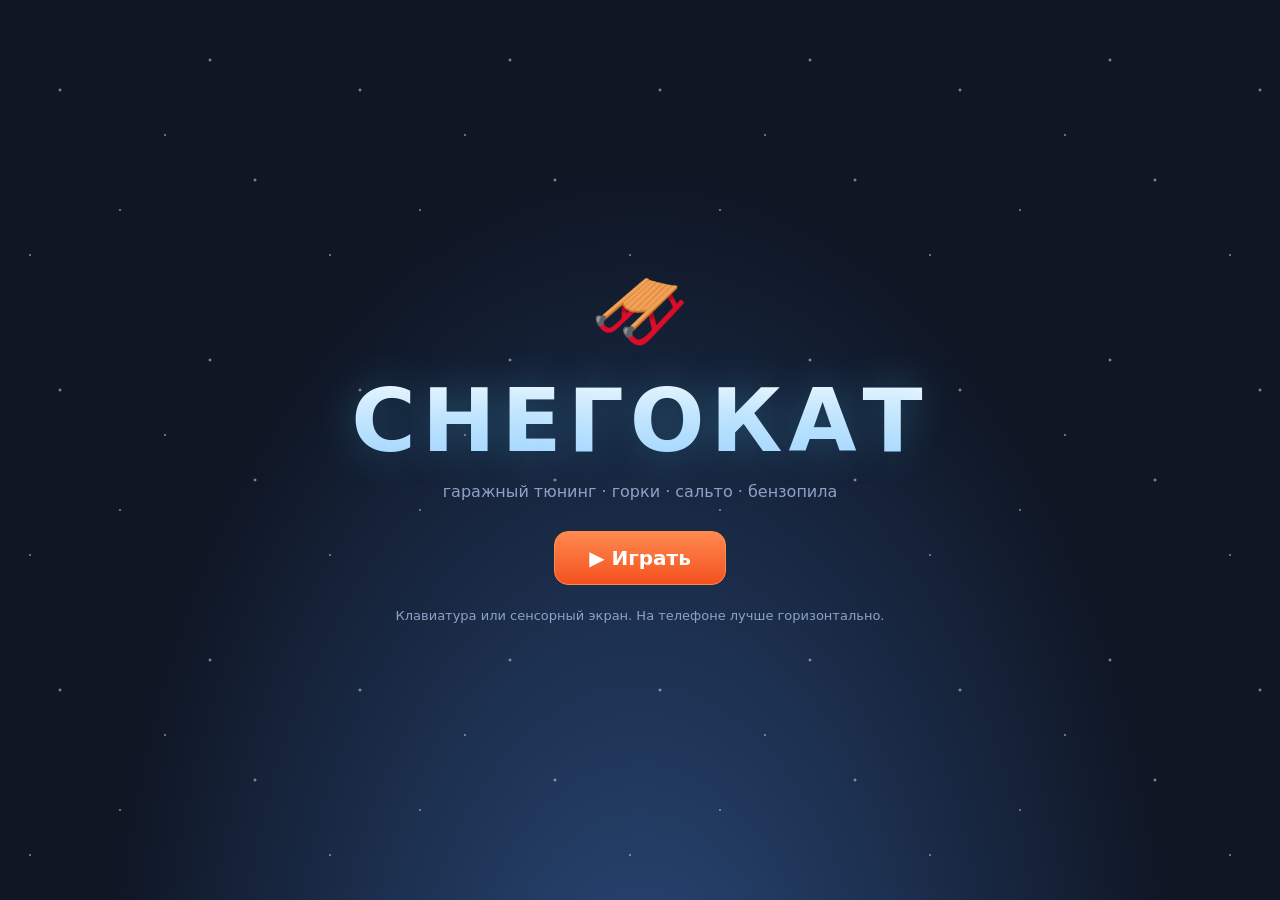
==== index.html @ 704a2cdb "Игра «Снегокат»: горка с трюками, стройка лопатой, пайка электроники, мотор из бензопилы, сохранение" ====
<!DOCTYPE html>
<html lang="ru">
<head>
<meta charset="UTF-8">
<meta name="viewport" content="width=device-width,initial-scale=1,maximum-scale=1,user-scalable=no">
<meta name="theme-color" content="#0f1624">
<title>Снегокат: гаражный тюнинг</title>
<link rel="stylesheet" href="css/style.css">
</head>
<body>
<div id="app">

  <!-- Титульный экран -->
  <section id="scr-title" class="screen active">
    <div class="title-snow"></div>
    <div class="title-box">
      <div class="title-icon">🛷</div>
      <h1>СНЕГОКАТ</h1>
      <p class="sub">гаражный тюнинг · горки · сальто · бензопила</p>
      <button id="t-continue" class="btn big primary">▶ Играть</button>
      <p class="small muted">Клавиатура или сенсорный экран. На телефоне лучше горизонтально.</p>
    </div>
  </section>

  <!-- Гараж -->
  <section id="scr-garage" class="screen">
    <header class="topbar">
      <div class="logo">🛷 <span>Гараж</span></div>
      <div class="coins">🪙 <span id="g-coins">0</span></div>
      <button id="btn-go" class="btn primary">На горку! ▶</button>
    </header>
    <nav id="g-tabs" class="tabs">
      <button data-tab="sled">🛷 Снегокат</button>
      <button data-tab="electro">🔥 Электроника</button>
      <button data-tab="motor">🪚 Мотор</button>
      <button data-tab="shop">🛒 Магазин</button>
      <button data-tab="ach">🏆 Достижения</button>
      <button data-tab="settings">⚙️</button>
    </nav>
    <main id="g-body" class="g-body"></main>
  </section>

  <!-- Горка -->
  <section id="scr-ride" class="screen">
    <canvas id="ride-canvas"></canvas>
    <div class="ride-top">
      <button id="r-garage" class="btn">🏠 Гараж</button>
      <button id="r-build" class="btn">🪏 Стройка</button>
      <button id="r-night" class="btn">🌙 Ночь</button>
      <button id="r-light" class="btn">🔦</button>
      <button id="r-restart" class="btn">↺</button>
    </div>
    <div id="build-bar" class="build-bar hidden">
      <button data-tool="raise">⬆️ Насыпать</button>
      <button data-tool="dig">⬇️ Копать</button>
      <button data-tool="smooth">〰️ Сгладить</button>
      <button data-tool="kicker">📐 Кикер</button>
      <button data-tool="bigkicker">🚀 Большой кикер</button>
      <button data-tool="landing">🛬 Приземлялка</button>
      <button data-tool="ice">🧊 Залить лёд</button>
      <button data-tool="unice">❄️ Убрать лёд</button>
      <span class="snow">❄️ Снег: <b id="b-snow">0</b></span>
      <button id="b-left">◀</button><button id="b-right">▶</button>
      <button id="b-reset" class="danger">Сброс</button>
    </div>
    <div id="touch" class="touch hidden">
      <div class="tl">
        <button data-k="left">⟲</button>
        <button data-k="right">⟳</button>
      </div>
      <div class="tc">
        <button data-k="KeyZ">🦸</button>
        <button data-k="KeyX">🙌</button>
        <button data-k="KeyC">🦵</button>
        <button data-k="KeyV">🤸</button>
        <button data-k="sigL" data-need="turn">◀️</button>
        <button data-k="horn" data-need="horn">📯</button>
        <button data-k="sigR" data-need="turn">▶️</button>
      </div>
      <div class="tr">
        <button data-k="brake" class="sm">тормоз</button>
        <button data-k="gas" data-need="motor" class="sm">газ</button>
        <button data-k="push" class="wide">толчок</button>
      </div>
    </div>
  </section>
</div>

<!-- Мини-игры -->
<div id="mg" class="overlay hidden">
  <div class="mg-win">
    <div class="mg-head"><h2 id="mg-title"></h2><button id="mg-close" class="btn">✕ Выйти</button></div>
    <div class="mg-main">
      <canvas id="mg-canvas" width="800" height="450"></canvas>
      <div id="mg-info" class="mg-info"></div>
    </div>
    <div id="mg-btns" class="mg-btns"></div>
  </div>
</div>

<!-- Модалка -->
<div id="modal" class="overlay hidden">
  <div class="modal-win">
    <h2 id="modal-title"></h2>
    <div id="modal-body"></div>
    <div id="modal-btns" class="modal-btns"></div>
  </div>
</div>
<div id="toasts"></div>

<script src="js/util.js"></script>
<script src="js/data.js"></script>
<script src="js/save.js"></script>
<script src="js/audio.js"></script>
<script src="js/ui.js"></script>
<script src="js/sled.js"></script>
<script src="js/solder.js"></script>
<script src="js/motor.js"></script>
<script src="js/ride.js"></script>
<script src="js/garage.js"></script>
<script src="js/main.js"></script>
</body>
</html>
---- css/style.css ----
:root {
  --bg: #0f1624;
  --panel: #18233a;
  --panel2: #1f2c48;
  --line: #2c3d63;
  --text: #e8f0ff;
  --muted: #8ea2c8;
  --accent: #4fc3f7;
  --hot: #ff7043;
  --good: #69f0ae;
  --bad: #ff5252;
  --gold: #ffd740;
}
* { box-sizing: border-box; }
html, body { margin: 0; height: 100%; background: var(--bg); color: var(--text); font-family: system-ui, -apple-system, "Segoe UI", Roboto, sans-serif; overflow: hidden; }
button { font: inherit; color: inherit; }
.hidden { display: none !important; }
.small { font-size: 13px; }
.muted { color: var(--muted); }

.screen { position: fixed; inset: 0; display: none; }
.screen.active { display: block; }

/* ---------- кнопки */
.btn {
  background: var(--panel2); border: 1px solid var(--line); border-radius: 10px;
  padding: 8px 14px; cursor: pointer; transition: transform .08s, background .15s; white-space: nowrap;
}
.btn:hover:not(:disabled) { background: #29396012; background: #283a60; }
.btn:active:not(:disabled) { transform: scale(.96); }
.btn:disabled { opacity: .45; cursor: not-allowed; }
.btn.primary { background: linear-gradient(180deg, #ff8a50, #f4511e); border-color: #ff8a50; color: #fff; font-weight: 600; }
.btn.primary:hover:not(:disabled) { background: linear-gradient(180deg, #ff9e6b, #ff5722); }
.btn.danger { background: #5c1a1a; border-color: #8e2424; }
.btn.active { background: var(--accent); color: #062033; border-color: var(--accent); font-weight: 600; }
.btn.big { font-size: 20px; padding: 14px 34px; border-radius: 14px; }
.btn.small { padding: 4px 10px; font-size: 13px; }

/* ---------- титул */
#scr-title { background: radial-gradient(ellipse at 50% 120%, #2a4a7a 0%, #0f1624 60%); }
.title-box { position: absolute; inset: 0; display: flex; flex-direction: column; align-items: center; justify-content: center; text-align: center; padding: 16px; gap: 10px; }
.title-icon { font-size: 80px; animation: bob 2s ease-in-out infinite; }
h1 { font-size: clamp(42px, 10vw, 88px); margin: 0; letter-spacing: 6px; background: linear-gradient(180deg, #fff, #9fd3ff); -webkit-background-clip: text; background-clip: text; color: transparent; text-shadow: 0 0 40px rgba(79,195,247,.3); }
.sub { color: var(--muted); margin: 0 0 20px; }
.title-snow { position: absolute; inset: 0; background-image: radial-gradient(2px 2px at 20% 30%, #fff, transparent), radial-gradient(2px 2px at 70% 20%, #fff, transparent), radial-gradient(1.5px 1.5px at 40% 70%, #fff, transparent), radial-gradient(2px 2px at 85% 60%, #fff, transparent), radial-gradient(1.5px 1.5px at 10% 85%, #fff, transparent), radial-gradient(1.5px 1.5px at 55% 45%, #fff, transparent); background-size: 300px 300px; animation: snow 12s linear infinite; opacity: .7; }
@keyframes snow { to { background-position: 60px 300px; } }
@keyframes bob { 50% { transform: translateY(-10px) rotate(-4deg); } }

/* ---------- гараж */
#scr-garage { display: none; flex-direction: column; background: linear-gradient(180deg, #121b2d, #0c1220); }
#scr-garage.active { display: flex; }
.topbar { display: flex; align-items: center; gap: 12px; padding: 10px 16px; background: var(--panel); border-bottom: 1px solid var(--line); }
.logo { font-weight: 800; font-size: 20px; }
.coins { margin-left: auto; font-weight: 700; font-size: 20px; color: var(--gold); background: #0006; padding: 4px 14px; border-radius: 20px; }
.tabs { display: flex; gap: 4px; padding: 8px 12px 0; overflow-x: auto; background: var(--panel); scrollbar-width: none; }
.tabs button { background: transparent; border: 0; border-bottom: 3px solid transparent; padding: 8px 12px; cursor: pointer; color: var(--muted); white-space: nowrap; font-size: 15px; }
.tabs button.active { color: var(--text); border-color: var(--hot); }
.g-body { flex: 1; overflow-y: auto; padding: 14px 16px 40px; }
.card { background: var(--panel); border: 1px solid var(--line); border-radius: 14px; padding: 12px 14px; margin-bottom: 12px; }
.card h3 { margin: 4px 0 8px; font-size: 16px; }
.card.hero { text-align: center; padding: 30px; background: linear-gradient(135deg, #3e1d0e, #18233a); }
.grid2 { display: grid; grid-template-columns: minmax(0, 1.3fr) minmax(0, 1fr); gap: 12px; }
@media (max-width: 860px) { .grid2 { grid-template-columns: 1fr; } }
.preview-card canvas { width: 100%; height: auto; border-radius: 10px; display: block; margin-bottom: 8px; }
.row { display: flex; gap: 8px; align-items: center; margin: 6px 0; }
.wrap { flex-wrap: wrap; }
.chip { background: var(--panel2); border: 1px solid var(--line); border-radius: 20px; padding: 6px 12px; cursor: pointer; font-size: 14px; }
.chip.on { background: #1e4b3a; border-color: var(--good); }
.tag { background: var(--panel2); border-radius: 8px; padding: 3px 8px; font-size: 13px; }
.tag.hot { background: #5a2410; color: #ffab91; }
.swatches { display: flex; gap: 8px; flex-wrap: wrap; margin-bottom: 10px; }
.sw { width: 34px; height: 34px; border-radius: 50%; border: 3px solid #0006; cursor: pointer; }
.sw.sel { border-color: #fff; transform: scale(1.1); }
.bar { height: 10px; background: #0007; border-radius: 6px; overflow: hidden; margin: 6px 0; }
.bar i { display: block; height: 100%; background: linear-gradient(90deg, var(--accent), var(--good)); transition: width .2s; }
.mix { display: flex; gap: 10px; flex-wrap: wrap; align-items: flex-end; margin: 8px 0; }
.mix label { display: flex; flex-direction: column; font-size: 13px; color: var(--muted); gap: 4px; }
.mix input { width: 110px; background: #0b1220; border: 1px solid var(--line); color: var(--text); border-radius: 8px; padding: 6px 8px; font-size: 16px; }

.cards { display: grid; grid-template-columns: repeat(auto-fill, minmax(300px, 1fr)); gap: 12px; }
.proj { display: flex; flex-direction: column; gap: 6px; margin: 0; }
.proj.done { border-color: #2e7d5b; background: linear-gradient(180deg, #17322a, var(--panel)); }
.proj .eff { color: #b3e5fc; }
.diff { font-size: 11px; opacity: .7; }
.parts { display: flex; flex-wrap: wrap; gap: 4px; }
.part { font-size: 12px; padding: 3px 7px; border-radius: 6px; background: #0005; }
.part.ok { color: var(--good); }
.part.no { color: #ff8a80; }
.badge { display: inline-block; background: #1e4b3a; color: var(--good); padding: 4px 10px; border-radius: 8px; font-size: 13px; font-weight: 600; }

.stages { display: flex; flex-direction: column; gap: 8px; }
.stage { display: flex; gap: 12px; align-items: flex-start; background: var(--panel); border: 1px solid var(--line); border-radius: 12px; padding: 10px 12px; }
.stage .num { width: 32px; height: 32px; flex: none; border-radius: 50%; background: var(--panel2); display: grid; place-items: center; font-weight: 700; }
.stage.done { opacity: .65; }
.stage.done .num { background: #2e7d5b; }
.stage.cur { border-color: var(--hot); box-shadow: 0 0 0 1px var(--hot) inset; }
.stage.cur .num { background: var(--hot); }
.stage.locked { opacity: .45; }
.sbody { display: flex; flex-direction: column; gap: 6px; align-items: flex-start; }

.cats { margin-bottom: 10px; }
.items { display: grid; grid-template-columns: repeat(auto-fill, minmax(320px, 1fr)); gap: 8px; }
.item { display: flex; align-items: center; gap: 12px; background: var(--panel); border: 1px solid var(--line); border-radius: 12px; padding: 10px 12px; }
.item .ico { font-size: 30px; width: 40px; text-align: center; }
.item .info { flex: 1; min-width: 0; }
.item .have { color: var(--accent); }
.btn.buy { font-weight: 700; color: var(--gold); }

.stats { display: grid; grid-template-columns: repeat(auto-fill, minmax(140px, 1fr)); gap: 10px; text-align: center; }
.stats b { display: block; font-size: 22px; }
.stats small { color: var(--muted); }
.pad { padding: 4px 4px 0; }
.achs { display: grid; grid-template-columns: repeat(auto-fill, minmax(240px, 1fr)); gap: 8px; }
.ach { background: var(--panel); border: 1px solid var(--line); border-radius: 10px; padding: 10px; opacity: .55; display: flex; flex-direction: column; gap: 3px; }
.ach.got { opacity: 1; border-color: #8d6e00; background: linear-gradient(180deg, #3a3010, var(--panel)); }
.ach small { color: var(--muted); }
textarea.code { width: 100%; height: 110px; background: #0b1220; color: var(--text); border: 1px solid var(--line); border-radius: 8px; font-family: monospace; font-size: 11px; padding: 8px; }

/* ---------- горка */
#ride-canvas { position: absolute; inset: 0; width: 100%; height: 100%; display: block; touch-action: none; }
.ride-top { position: absolute; top: 8px; left: 8px; right: 8px; display: flex; gap: 6px; flex-wrap: wrap; }
.ride-top .btn { background: #000a; border-color: #ffffff22; padding: 6px 12px; }
.build-bar { position: absolute; left: 8px; right: 8px; bottom: 8px; display: flex; flex-wrap: wrap; gap: 6px; align-items: center; background: #0b1220dd; padding: 8px; border-radius: 12px; border: 1px solid var(--line); }
.build-bar button { background: var(--panel2); border: 1px solid var(--line); border-radius: 8px; padding: 7px 10px; cursor: pointer; font-size: 14px; }
.build-bar button.active { background: var(--accent); color: #062033; font-weight: 700; }
.build-bar button.danger { background: #5c1a1a; }
.build-bar .snow { margin: 0 6px; font-size: 14px; }
#b-left { margin-left: auto; }
#b-left, #b-right { padding: 7px 16px; font-size: 18px; }

.touch { position: absolute; left: 0; right: 0; bottom: 0; display: flex; justify-content: space-between; align-items: flex-end; padding: 10px; pointer-events: none; gap: 6px; }
.touch > div { display: flex; gap: 8px; pointer-events: auto; }
.touch .tc { flex-wrap: wrap; justify-content: center; max-width: 260px; gap: 6px; }
.touch .tr { flex-direction: column; align-items: flex-end; }
.touch button { width: 64px; height: 64px; border-radius: 50%; border: 2px solid #ffffff55; background: #0007; color: #fff; font-size: 24px; touch-action: none; user-select: none; -webkit-user-select: none; }
.touch .tc button { width: 46px; height: 46px; font-size: 20px; }
.touch button.sm { width: 74px; height: 40px; border-radius: 20px; font-size: 14px; }
.touch button.wide { width: 110px; height: 64px; border-radius: 32px; font-size: 18px; font-weight: 700; background: #f4511e99; }
.touch button.on { background: #4fc3f799; transform: scale(.94); }

/* ---------- оверлеи */
.overlay { position: fixed; inset: 0; background: #000b; display: flex; align-items: center; justify-content: center; z-index: 50; padding: 10px; }
#modal { z-index: 60; }
.modal-win { background: var(--panel); border: 1px solid var(--line); border-radius: 16px; padding: 18px 20px; max-width: 520px; width: 100%; max-height: 90vh; overflow-y: auto; box-shadow: 0 20px 60px #000a; animation: pop .18s ease-out; }
.modal-win h2 { margin: 0 0 10px; }
.modal-btns { display: flex; gap: 8px; justify-content: flex-end; flex-wrap: wrap; margin-top: 14px; }
@keyframes pop { from { transform: scale(.92); opacity: 0; } }
.summary { text-align: center; display: flex; flex-direction: column; gap: 6px; }
.big-num { font-size: 44px; font-weight: 800; }
.big-num small { font-size: 15px; font-weight: 400; color: var(--muted); }
.coins-earned { font-size: 30px; font-weight: 800; color: var(--gold); margin-top: 6px; }
table.keys { border-collapse: collapse; width: 100%; font-size: 14px; }
table.keys td { padding: 4px 6px; border-bottom: 1px solid var(--line); }
kbd { background: #0b1220; border: 1px solid var(--line); border-bottom-width: 3px; border-radius: 5px; padding: 1px 6px; font-size: 12px; }

.mg-win { background: var(--panel); border: 1px solid var(--line); border-radius: 16px; width: min(1200px, 100%); max-height: 100%; display: flex; flex-direction: column; overflow: hidden; }
.mg-head { display: flex; align-items: center; justify-content: space-between; padding: 8px 12px; border-bottom: 1px solid var(--line); }
.mg-head h2 { margin: 0; font-size: 18px; }
.mg-main { display: flex; gap: 10px; padding: 10px; min-height: 0; flex: 1; }
#mg-canvas { flex: 1 1 auto; min-width: 0; max-width: 800px; width: 100%; aspect-ratio: 16 / 9; height: auto; border-radius: 10px; touch-action: none; background: #000; align-self: flex-start; }
.mg-info { width: 300px; flex: none; overflow-y: auto; font-size: 14px; max-height: 60vh; }
.mg-sec { background: var(--panel2); border-radius: 10px; padding: 8px 10px; margin-bottom: 8px; }
.mg-sec .hint { margin: 4px 0 0; padding-left: 18px; }
.mg-sec .hint li { margin: 2px 0; }
.res-row { display: flex; gap: 14px; }
.mg-log div { font-size: 13px; padding: 4px 8px; border-left: 3px solid var(--line); margin-bottom: 4px; }
.mg-log div:first-child { border-color: var(--accent); background: #0003; }
.mg-log .good { border-color: var(--good) !important; color: var(--good); }
.mg-log .bad { border-color: var(--bad) !important; color: #ff8a80; }
.mg-log .warn { border-color: var(--gold) !important; color: #ffe082; }
.mg-btns { display: flex; gap: 8px; flex-wrap: wrap; padding: 8px 12px 12px; }
.mg-btns .btn { font-size: 15px; padding: 10px 16px; }
.mg-sliders { display: flex; flex-direction: column; gap: 10px; background: var(--panel2); border-radius: 10px; padding: 10px; }
.mg-sliders label { display: flex; flex-direction: column; gap: 6px; }
.mg-sliders input { width: 100%; }
@media (max-width: 900px) {
  .mg-main { flex-direction: column; overflow-y: auto; }
  .mg-info { width: 100%; max-height: none; }
  #mg-canvas { max-width: 100%; }
}

#toasts { position: fixed; top: 58px; left: 50%; transform: translateX(-50%); align-items: center; display: flex; flex-direction: column; gap: 8px; z-index: 80; pointer-events: none; max-width: min(360px, calc(100vw - 24px)); }
.toast { background: #1f2c48f2; border: 1px solid var(--line); border-left: 4px solid var(--accent); padding: 10px 14px; border-radius: 10px; font-size: 14px; box-shadow: 0 6px 20px #0008; animation: slide .25s ease-out; transition: opacity .4s, transform .4s; }
.toast.good { border-left-color: var(--good); }
.toast.bad { border-left-color: var(--bad); }
.toast.ach { border-left-color: var(--gold); background: #3a3010f2; }
.toast.out { opacity: 0; transform: translateY(-20px); }
@keyframes slide { from { transform: translateY(-20px); opacity: 0; } }

/* телефон горизонтально: мини-игра должна влезать по высоте */
@media (max-height: 540px) {
  .overlay { padding: 4px; }
  .mg-head { padding: 4px 10px; }
  .mg-head h2 { font-size: 15px; }
  .mg-main { flex-direction: row; padding: 6px; gap: 6px; overflow: hidden; }
  #mg-canvas { width: auto; height: calc(100vh - 110px); max-width: 64vw; }
  .mg-info { width: auto; flex: 1; min-width: 150px; max-height: calc(100vh - 110px); font-size: 12px; }
  .mg-btns { padding: 4px 8px 6px; gap: 5px; }
  .mg-btns .btn { padding: 6px 10px; font-size: 13px; }
  .topbar { padding: 6px 12px; }
  .g-body { padding: 8px 10px 30px; }
}
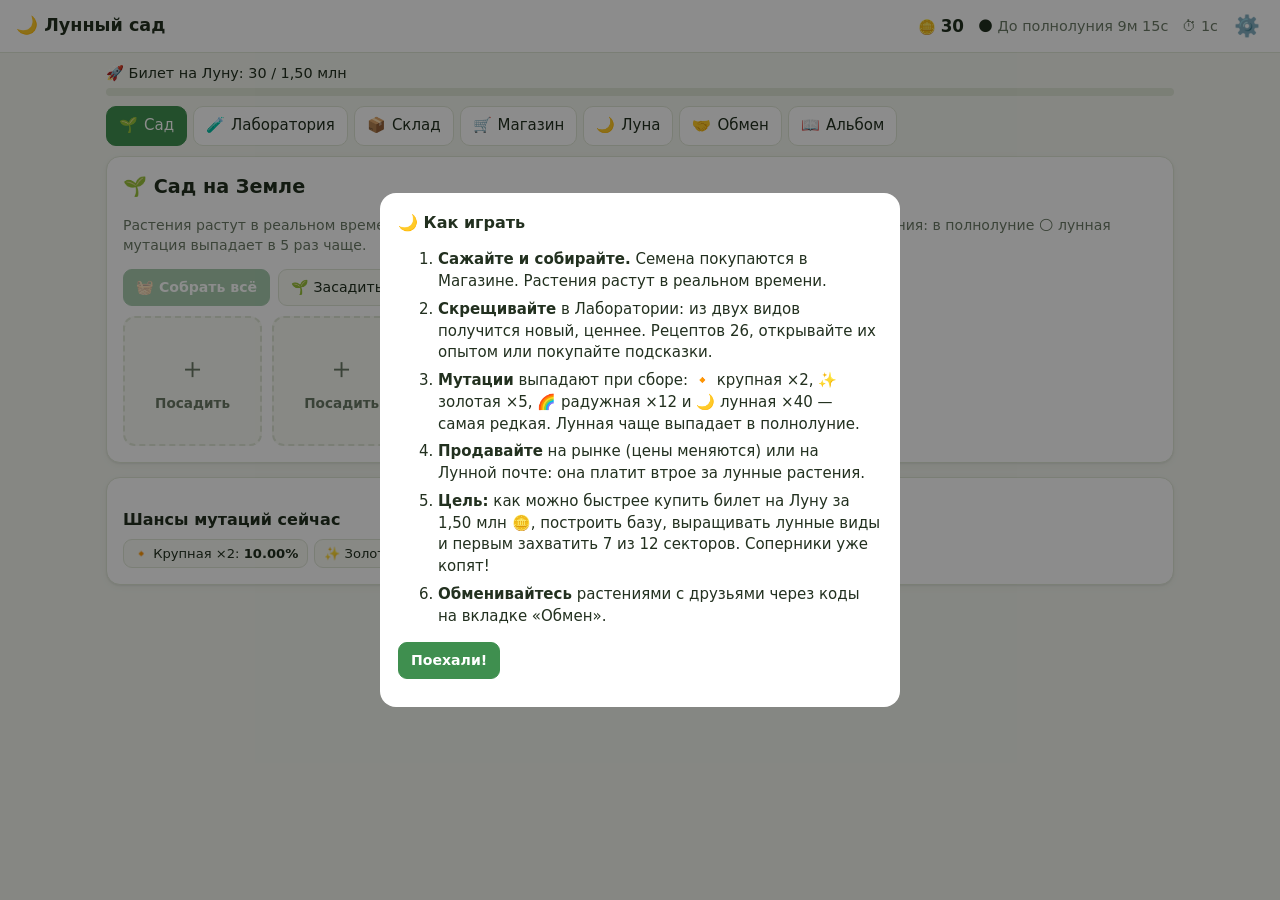
==== commit 011f9112: "Add Lunar Garden: breeding, mutations, moon race and friend trading Browser game (no build step): re" ====
--- a/index.html
+++ b/index.html
@@ -1,123 +1,33 @@
-<!DOCTYPE html>
+<!doctype html>
 <html lang="ru">
 <head>
-<meta charset="UTF-8">
-<meta name="viewport" content="width=device-width,initial-scale=1,maximum-scale=1,user-scalable=no">
-<meta name="theme-color" content="#0f1624">
-<title>Снегокат: гаражный тюнинг</title>
-<link rel="stylesheet" href="css/style.css">
+  <meta charset="utf-8">
+  <meta name="viewport" content="width=device-width, initial-scale=1">
+  <title>Лунный сад</title>
+  <meta name="description" content="Выращивайте, скрещивайте и продавайте растения, купите билет на Луну и захватите её первыми.">
+  <link rel="icon" href="data:image/svg+xml,<svg xmlns='http://www.w3.org/2000/svg' viewBox='0 0 100 100'><text y='.9em' font-size='90'>🌙</text></svg>">
+  <link rel="stylesheet" href="css/style.css">
 </head>
 <body>
-<div id="app">
+  <header class="top">
+    <div class="brand">🌙 <span>Лунный сад</span></div>
+    <div class="stats">
+      <span class="coinbox">🪙 <b id="coins">0</b></span>
+      <span id="phase" class="phase"></span>
+      <span id="clock" class="clock"></span>
+    </div>
+    <button class="iconbtn" data-act="settings" title="Настройки" aria-label="Настройки">⚙️</button>
+  </header>
+  <div id="goal" class="goal"></div>
+  <nav id="tabs" class="tabs"></nav>
+  <main id="main"></main>
+  <div id="toasts" class="toasts" aria-live="polite"></div>
+  <div id="modal" class="modal"></div>
 
-  <!-- Титульный экран -->
-  <section id="scr-title" class="screen active">
-    <div class="title-snow"></div>
-    <div class="title-box">
-      <div class="title-icon">🛷</div>
-      <h1>СНЕГОКАТ</h1>
-      <p class="sub">гаражный тюнинг · горки · сальто · бензопила</p>
-      <button id="t-continue" class="btn big primary">▶ Играть</button>
-      <p class="small muted">Клавиатура или сенсорный экран. На телефоне лучше горизонтально.</p>
-    </div>
-  </section>
-
-  <!-- Гараж -->
-  <section id="scr-garage" class="screen">
-    <header class="topbar">
-      <div class="logo">🛷 <span>Гараж</span></div>
-      <div class="coins">🪙 <span id="g-coins">0</span></div>
-      <button id="btn-go" class="btn primary">На горку! ▶</button>
-    </header>
-    <nav id="g-tabs" class="tabs">
-      <button data-tab="sled">🛷 Снегокат</button>
-      <button data-tab="electro">🔥 Электроника</button>
-      <button data-tab="motor">🪚 Мотор</button>
-      <button data-tab="shop">🛒 Магазин</button>
-      <button data-tab="ach">🏆 Достижения</button>
-      <button data-tab="settings">⚙️</button>
-    </nav>
-    <main id="g-body" class="g-body"></main>
-  </section>
-
-  <!-- Горка -->
-  <section id="scr-ride" class="screen">
-    <canvas id="ride-canvas"></canvas>
-    <div class="ride-top">
-      <button id="r-garage" class="btn">🏠 Гараж</button>
-      <button id="r-build" class="btn">🪏 Стройка</button>
-      <button id="r-night" class="btn">🌙 Ночь</button>
-      <button id="r-light" class="btn">🔦</button>
-      <button id="r-restart" class="btn">↺</button>
-    </div>
-    <div id="build-bar" class="build-bar hidden">
-      <button data-tool="raise">⬆️ Насыпать</button>
-      <button data-tool="dig">⬇️ Копать</button>
-      <button data-tool="smooth">〰️ Сгладить</button>
-      <button data-tool="kicker">📐 Кикер</button>
-      <button data-tool="bigkicker">🚀 Большой кикер</button>
-      <button data-tool="landing">🛬 Приземлялка</button>
-      <button data-tool="ice">🧊 Залить лёд</button>
-      <button data-tool="unice">❄️ Убрать лёд</button>
-      <span class="snow">❄️ Снег: <b id="b-snow">0</b></span>
-      <button id="b-left">◀</button><button id="b-right">▶</button>
-      <button id="b-reset" class="danger">Сброс</button>
-    </div>
-    <div id="touch" class="touch hidden">
-      <div class="tl">
-        <button data-k="left">⟲</button>
-        <button data-k="right">⟳</button>
-      </div>
-      <div class="tc">
-        <button data-k="KeyZ">🦸</button>
-        <button data-k="KeyX">🙌</button>
-        <button data-k="KeyC">🦵</button>
-        <button data-k="KeyV">🤸</button>
-        <button data-k="sigL" data-need="turn">◀️</button>
-        <button data-k="horn" data-need="horn">📯</button>
-        <button data-k="sigR" data-need="turn">▶️</button>
-      </div>
-      <div class="tr">
-        <button data-k="brake" class="sm">тормоз</button>
-        <button data-k="gas" data-need="motor" class="sm">газ</button>
-        <button data-k="push" class="wide">толчок</button>
-      </div>
-    </div>
-  </section>
-</div>
-
-<!-- Мини-игры -->
-<div id="mg" class="overlay hidden">
-  <div class="mg-win">
-    <div class="mg-head"><h2 id="mg-title"></h2><button id="mg-close" class="btn">✕ Выйти</button></div>
-    <div class="mg-main">
-      <canvas id="mg-canvas" width="800" height="450"></canvas>
-      <div id="mg-info" class="mg-info"></div>
-    </div>
-    <div id="mg-btns" class="mg-btns"></div>
-  </div>
-</div>
-
-<!-- Модалка -->
-<div id="modal" class="overlay hidden">
-  <div class="modal-win">
-    <h2 id="modal-title"></h2>
-    <div id="modal-body"></div>
-    <div id="modal-btns" class="modal-btns"></div>
-  </div>
-</div>
-<div id="toasts"></div>
-
-<script src="js/util.js"></script>
-<script src="js/data.js"></script>
-<script src="js/save.js"></script>
-<script src="js/audio.js"></script>
-<script src="js/ui.js"></script>
-<script src="js/sled.js"></script>
-<script src="js/solder.js"></script>
-<script src="js/motor.js"></script>
-<script src="js/ride.js"></script>
-<script src="js/garage.js"></script>
-<script src="js/main.js"></script>
+  <script src="js/data.js"></script>
+  <script src="js/game.js"></script>
+  <script src="js/trade.js"></script>
+  <script src="js/ui.js"></script>
+  <script src="js/main.js"></script>
 </body>
 </html>
--- a/css/style.css
+++ b/css/style.css
@@ -1,202 +1,261 @@
 :root {
-  --bg: #0f1624;
-  --panel: #18233a;
-  --panel2: #1f2c48;
-  --line: #2c3d63;
-  --text: #e8f0ff;
-  --muted: #8ea2c8;
-  --accent: #4fc3f7;
-  --hot: #ff7043;
-  --good: #69f0ae;
-  --bad: #ff5252;
-  --gold: #ffd740;
-}
+  --bg: #f3f6ee;
+  --panel: #ffffff;
+  --panel2: #f7f9f3;
+  --line: #dfe6d6;
+  --text: #22301f;
+  --muted: #6b7a66;
+  --accent: #3f8f4f;
+  --accent-text: #ffffff;
+  --gold: #d9a520;
+  --moon: #6c7bd9;
+  --moon-soft: #e9ebfb;
+  --bad: #c24a3a;
+  --good: #2f8a4a;
+  --soil: #c9b08f;
+  --soil-dark: #a88b66;
+  --shadow: 0 1px 2px rgba(0,0,0,.06), 0 2px 8px rgba(0,0,0,.04);
+  color-scheme: light;
+}
+@media (prefers-color-scheme: dark) {
+  :root:not([data-theme="light"]) {
+    --bg: #151a17; --panel: #1e2520; --panel2: #232b25; --line: #323d35; --text: #e6eee3; --muted: #93a28f;
+    --accent: #58b16b; --accent-text: #0f1a12; --gold: #e8b93a; --moon: #8e9bf0; --moon-soft: #262a45;
+    --bad: #e2715f; --good: #6cc684; --soil: #5a4836; --soil-dark: #46382a; --shadow: 0 1px 2px rgba(0,0,0,.4);
+    color-scheme: dark;
+  }
+}
+:root[data-theme="dark"] {
+  --bg: #151a17; --panel: #1e2520; --panel2: #232b25; --line: #323d35; --text: #e6eee3; --muted: #93a28f;
+  --accent: #58b16b; --accent-text: #0f1a12; --gold: #e8b93a; --moon: #8e9bf0; --moon-soft: #262a45;
+  --bad: #e2715f; --good: #6cc684; --soil: #5a4836; --soil-dark: #46382a; --shadow: 0 1px 2px rgba(0,0,0,.4);
+  color-scheme: dark;
+}
+
 * { box-sizing: border-box; }
-html, body { margin: 0; height: 100%; background: var(--bg); color: var(--text); font-family: system-ui, -apple-system, "Segoe UI", Roboto, sans-serif; overflow: hidden; }
-button { font: inherit; color: inherit; }
-.hidden { display: none !important; }
-.small { font-size: 13px; }
-.muted { color: var(--muted); }
-
-.screen { position: fixed; inset: 0; display: none; }
-.screen.active { display: block; }
-
-/* ---------- кнопки */
+html, body { margin: 0; }
+body {
+  background: var(--bg);
+  color: var(--text);
+  font: 15px/1.45 system-ui, -apple-system, "Segoe UI", Roboto, sans-serif;
+  padding-bottom: 40px;
+}
+html { background: var(--bg); }
+html.moonmode {
+  --bg: #11142a; --panel: #1b1f3a; --panel2: #222747; --line: #333a66; --text: #e7e9ff; --muted: #9da3d4;
+  --accent: #8e9bf0; --accent-text: #0e1130; --soil: #4a4d6b; --soil-dark: #383b57; --moon-soft: #2e3470;
+  color-scheme: dark;
+}
+html.moonmode body {
+  background-image: radial-gradient(1px 1px at 20% 30%, #fff8 50%, transparent 51%), radial-gradient(1px 1px at 70% 10%, #fff6 50%, transparent 51%),
+    radial-gradient(1.5px 1.5px at 40% 80%, #fff5 50%, transparent 51%), radial-gradient(1px 1px at 85% 60%, #fff7 50%, transparent 51%);
+  background-size: 240px 240px;
+}
+h2 { font-size: 1.2rem; margin: 0 0 6px; }
+h3 { font-size: 1rem; margin: 14px 0 8px; }
+h4 { font-size: .9rem; margin: 6px 0; color: var(--muted); }
+.muted { color: var(--muted); font-size: .88rem; }
+.empty { color: var(--muted); font-style: italic; }
+.error { color: var(--bad); }
+
+/* шапка */
+.top {
+  position: sticky; top: 0; z-index: 10;
+  display: flex; align-items: center; gap: 12px;
+  padding: 10px 16px; background: var(--panel); border-bottom: 1px solid var(--line);
+}
+.brand { font-weight: 700; font-size: 1.1rem; white-space: nowrap; }
+.top .iconbtn { order: 2; }
+.stats { display: flex; gap: 14px; flex: 1; align-items: center; flex-wrap: wrap; justify-content: flex-end; font-size: .9rem; }
+.coinbox b { font-size: 1.05rem; }
+.phase span, .clock { color: var(--muted); }
+.iconbtn { background: none; border: 0; font-size: 1.3rem; cursor: pointer; padding: 4px; }
+.goal { max-width: 1100px; margin: 10px auto 0; padding: 0 16px; font-size: .9rem; }
+.goal .bar { margin-top: 4px; }
+
+/* вкладки */
+.tabs {
+  max-width: 1100px; margin: 10px auto; padding: 0 16px;
+  display: flex; gap: 6px; overflow-x: auto; scrollbar-width: none;
+}
+.tabs::-webkit-scrollbar { display: none; }
+.tab {
+  position: relative; flex: 0 0 auto; display: flex; gap: 6px; align-items: center;
+  padding: 8px 12px; border-radius: 10px; border: 1px solid var(--line);
+  background: var(--panel); color: var(--text); cursor: pointer; font: inherit;
+}
+.tab.active { background: var(--accent); color: var(--accent-text); border-color: var(--accent); }
+.badge {
+  position: absolute; top: -6px; right: -6px; background: var(--bad); color: #fff;
+  border-radius: 10px; font-size: .7rem; padding: 1px 6px;
+}
+
+main { max-width: 1100px; margin: 0 auto; padding: 0 16px; }
+.panel { background: var(--panel); border: 1px solid var(--line); border-radius: 14px; padding: 16px; margin-bottom: 14px; box-shadow: var(--shadow); }
+
+/* кнопки */
 .btn {
-  background: var(--panel2); border: 1px solid var(--line); border-radius: 10px;
-  padding: 8px 14px; cursor: pointer; transition: transform .08s, background .15s; white-space: nowrap;
-}
-.btn:hover:not(:disabled) { background: #29396012; background: #283a60; }
-.btn:active:not(:disabled) { transform: scale(.96); }
+  font: inherit; font-size: .88rem; padding: 7px 12px; border-radius: 9px; cursor: pointer;
+  border: 1px solid var(--line); background: var(--panel2); color: var(--text); white-space: nowrap;
+}
+.btn:hover:not(:disabled) { border-color: var(--accent); }
 .btn:disabled { opacity: .45; cursor: not-allowed; }
-.btn.primary { background: linear-gradient(180deg, #ff8a50, #f4511e); border-color: #ff8a50; color: #fff; font-weight: 600; }
-.btn.primary:hover:not(:disabled) { background: linear-gradient(180deg, #ff9e6b, #ff5722); }
-.btn.danger { background: #5c1a1a; border-color: #8e2424; }
-.btn.active { background: var(--accent); color: #062033; border-color: var(--accent); font-weight: 600; }
-.btn.big { font-size: 20px; padding: 14px 34px; border-radius: 14px; }
-.btn.small { padding: 4px 10px; font-size: 13px; }
-
-/* ---------- титул */
-#scr-title { background: radial-gradient(ellipse at 50% 120%, #2a4a7a 0%, #0f1624 60%); }
-.title-box { position: absolute; inset: 0; display: flex; flex-direction: column; align-items: center; justify-content: center; text-align: center; padding: 16px; gap: 10px; }
-.title-icon { font-size: 80px; animation: bob 2s ease-in-out infinite; }
-h1 { font-size: clamp(42px, 10vw, 88px); margin: 0; letter-spacing: 6px; background: linear-gradient(180deg, #fff, #9fd3ff); -webkit-background-clip: text; background-clip: text; color: transparent; text-shadow: 0 0 40px rgba(79,195,247,.3); }
-.sub { color: var(--muted); margin: 0 0 20px; }
-.title-snow { position: absolute; inset: 0; background-image: radial-gradient(2px 2px at 20% 30%, #fff, transparent), radial-gradient(2px 2px at 70% 20%, #fff, transparent), radial-gradient(1.5px 1.5px at 40% 70%, #fff, transparent), radial-gradient(2px 2px at 85% 60%, #fff, transparent), radial-gradient(1.5px 1.5px at 10% 85%, #fff, transparent), radial-gradient(1.5px 1.5px at 55% 45%, #fff, transparent); background-size: 300px 300px; animation: snow 12s linear infinite; opacity: .7; }
-@keyframes snow { to { background-position: 60px 300px; } }
-@keyframes bob { 50% { transform: translateY(-10px) rotate(-4deg); } }
-
-/* ---------- гараж */
-#scr-garage { display: none; flex-direction: column; background: linear-gradient(180deg, #121b2d, #0c1220); }
-#scr-garage.active { display: flex; }
-.topbar { display: flex; align-items: center; gap: 12px; padding: 10px 16px; background: var(--panel); border-bottom: 1px solid var(--line); }
-.logo { font-weight: 800; font-size: 20px; }
-.coins { margin-left: auto; font-weight: 700; font-size: 20px; color: var(--gold); background: #0006; padding: 4px 14px; border-radius: 20px; }
-.tabs { display: flex; gap: 4px; padding: 8px 12px 0; overflow-x: auto; background: var(--panel); scrollbar-width: none; }
-.tabs button { background: transparent; border: 0; border-bottom: 3px solid transparent; padding: 8px 12px; cursor: pointer; color: var(--muted); white-space: nowrap; font-size: 15px; }
-.tabs button.active { color: var(--text); border-color: var(--hot); }
-.g-body { flex: 1; overflow-y: auto; padding: 14px 16px 40px; }
-.card { background: var(--panel); border: 1px solid var(--line); border-radius: 14px; padding: 12px 14px; margin-bottom: 12px; }
-.card h3 { margin: 4px 0 8px; font-size: 16px; }
-.card.hero { text-align: center; padding: 30px; background: linear-gradient(135deg, #3e1d0e, #18233a); }
-.grid2 { display: grid; grid-template-columns: minmax(0, 1.3fr) minmax(0, 1fr); gap: 12px; }
-@media (max-width: 860px) { .grid2 { grid-template-columns: 1fr; } }
-.preview-card canvas { width: 100%; height: auto; border-radius: 10px; display: block; margin-bottom: 8px; }
-.row { display: flex; gap: 8px; align-items: center; margin: 6px 0; }
-.wrap { flex-wrap: wrap; }
-.chip { background: var(--panel2); border: 1px solid var(--line); border-radius: 20px; padding: 6px 12px; cursor: pointer; font-size: 14px; }
-.chip.on { background: #1e4b3a; border-color: var(--good); }
-.tag { background: var(--panel2); border-radius: 8px; padding: 3px 8px; font-size: 13px; }
-.tag.hot { background: #5a2410; color: #ffab91; }
-.swatches { display: flex; gap: 8px; flex-wrap: wrap; margin-bottom: 10px; }
-.sw { width: 34px; height: 34px; border-radius: 50%; border: 3px solid #0006; cursor: pointer; }
-.sw.sel { border-color: #fff; transform: scale(1.1); }
-.bar { height: 10px; background: #0007; border-radius: 6px; overflow: hidden; margin: 6px 0; }
-.bar i { display: block; height: 100%; background: linear-gradient(90deg, var(--accent), var(--good)); transition: width .2s; }
-.mix { display: flex; gap: 10px; flex-wrap: wrap; align-items: flex-end; margin: 8px 0; }
-.mix label { display: flex; flex-direction: column; font-size: 13px; color: var(--muted); gap: 4px; }
-.mix input { width: 110px; background: #0b1220; border: 1px solid var(--line); color: var(--text); border-radius: 8px; padding: 6px 8px; font-size: 16px; }
-
-.cards { display: grid; grid-template-columns: repeat(auto-fill, minmax(300px, 1fr)); gap: 12px; }
-.proj { display: flex; flex-direction: column; gap: 6px; margin: 0; }
-.proj.done { border-color: #2e7d5b; background: linear-gradient(180deg, #17322a, var(--panel)); }
-.proj .eff { color: #b3e5fc; }
-.diff { font-size: 11px; opacity: .7; }
-.parts { display: flex; flex-wrap: wrap; gap: 4px; }
-.part { font-size: 12px; padding: 3px 7px; border-radius: 6px; background: #0005; }
-.part.ok { color: var(--good); }
-.part.no { color: #ff8a80; }
-.badge { display: inline-block; background: #1e4b3a; color: var(--good); padding: 4px 10px; border-radius: 8px; font-size: 13px; font-weight: 600; }
-
-.stages { display: flex; flex-direction: column; gap: 8px; }
-.stage { display: flex; gap: 12px; align-items: flex-start; background: var(--panel); border: 1px solid var(--line); border-radius: 12px; padding: 10px 12px; }
-.stage .num { width: 32px; height: 32px; flex: none; border-radius: 50%; background: var(--panel2); display: grid; place-items: center; font-weight: 700; }
-.stage.done { opacity: .65; }
-.stage.done .num { background: #2e7d5b; }
-.stage.cur { border-color: var(--hot); box-shadow: 0 0 0 1px var(--hot) inset; }
-.stage.cur .num { background: var(--hot); }
-.stage.locked { opacity: .45; }
-.sbody { display: flex; flex-direction: column; gap: 6px; align-items: flex-start; }
-
-.cats { margin-bottom: 10px; }
-.items { display: grid; grid-template-columns: repeat(auto-fill, minmax(320px, 1fr)); gap: 8px; }
-.item { display: flex; align-items: center; gap: 12px; background: var(--panel); border: 1px solid var(--line); border-radius: 12px; padding: 10px 12px; }
-.item .ico { font-size: 30px; width: 40px; text-align: center; }
-.item .info { flex: 1; min-width: 0; }
-.item .have { color: var(--accent); }
-.btn.buy { font-weight: 700; color: var(--gold); }
-
-.stats { display: grid; grid-template-columns: repeat(auto-fill, minmax(140px, 1fr)); gap: 10px; text-align: center; }
-.stats b { display: block; font-size: 22px; }
-.stats small { color: var(--muted); }
-.pad { padding: 4px 4px 0; }
-.achs { display: grid; grid-template-columns: repeat(auto-fill, minmax(240px, 1fr)); gap: 8px; }
-.ach { background: var(--panel); border: 1px solid var(--line); border-radius: 10px; padding: 10px; opacity: .55; display: flex; flex-direction: column; gap: 3px; }
-.ach.got { opacity: 1; border-color: #8d6e00; background: linear-gradient(180deg, #3a3010, var(--panel)); }
-.ach small { color: var(--muted); }
-textarea.code { width: 100%; height: 110px; background: #0b1220; color: var(--text); border: 1px solid var(--line); border-radius: 8px; font-family: monospace; font-size: 11px; padding: 8px; }
-
-/* ---------- горка */
-#ride-canvas { position: absolute; inset: 0; width: 100%; height: 100%; display: block; touch-action: none; }
-.ride-top { position: absolute; top: 8px; left: 8px; right: 8px; display: flex; gap: 6px; flex-wrap: wrap; }
-.ride-top .btn { background: #000a; border-color: #ffffff22; padding: 6px 12px; }
-.build-bar { position: absolute; left: 8px; right: 8px; bottom: 8px; display: flex; flex-wrap: wrap; gap: 6px; align-items: center; background: #0b1220dd; padding: 8px; border-radius: 12px; border: 1px solid var(--line); }
-.build-bar button { background: var(--panel2); border: 1px solid var(--line); border-radius: 8px; padding: 7px 10px; cursor: pointer; font-size: 14px; }
-.build-bar button.active { background: var(--accent); color: #062033; font-weight: 700; }
-.build-bar button.danger { background: #5c1a1a; }
-.build-bar .snow { margin: 0 6px; font-size: 14px; }
-#b-left { margin-left: auto; }
-#b-left, #b-right { padding: 7px 16px; font-size: 18px; }
-
-.touch { position: absolute; left: 0; right: 0; bottom: 0; display: flex; justify-content: space-between; align-items: flex-end; padding: 10px; pointer-events: none; gap: 6px; }
-.touch > div { display: flex; gap: 8px; pointer-events: auto; }
-.touch .tc { flex-wrap: wrap; justify-content: center; max-width: 260px; gap: 6px; }
-.touch .tr { flex-direction: column; align-items: flex-end; }
-.touch button { width: 64px; height: 64px; border-radius: 50%; border: 2px solid #ffffff55; background: #0007; color: #fff; font-size: 24px; touch-action: none; user-select: none; -webkit-user-select: none; }
-.touch .tc button { width: 46px; height: 46px; font-size: 20px; }
-.touch button.sm { width: 74px; height: 40px; border-radius: 20px; font-size: 14px; }
-.touch button.wide { width: 110px; height: 64px; border-radius: 32px; font-size: 18px; font-weight: 700; background: #f4511e99; }
-.touch button.on { background: #4fc3f799; transform: scale(.94); }
-
-/* ---------- оверлеи */
-.overlay { position: fixed; inset: 0; background: #000b; display: flex; align-items: center; justify-content: center; z-index: 50; padding: 10px; }
-#modal { z-index: 60; }
-.modal-win { background: var(--panel); border: 1px solid var(--line); border-radius: 16px; padding: 18px 20px; max-width: 520px; width: 100%; max-height: 90vh; overflow-y: auto; box-shadow: 0 20px 60px #000a; animation: pop .18s ease-out; }
-.modal-win h2 { margin: 0 0 10px; }
-.modal-btns { display: flex; gap: 8px; justify-content: flex-end; flex-wrap: wrap; margin-top: 14px; }
-@keyframes pop { from { transform: scale(.92); opacity: 0; } }
-.summary { text-align: center; display: flex; flex-direction: column; gap: 6px; }
-.big-num { font-size: 44px; font-weight: 800; }
-.big-num small { font-size: 15px; font-weight: 400; color: var(--muted); }
-.coins-earned { font-size: 30px; font-weight: 800; color: var(--gold); margin-top: 6px; }
-table.keys { border-collapse: collapse; width: 100%; font-size: 14px; }
-table.keys td { padding: 4px 6px; border-bottom: 1px solid var(--line); }
-kbd { background: #0b1220; border: 1px solid var(--line); border-bottom-width: 3px; border-radius: 5px; padding: 1px 6px; font-size: 12px; }
-
-.mg-win { background: var(--panel); border: 1px solid var(--line); border-radius: 16px; width: min(1200px, 100%); max-height: 100%; display: flex; flex-direction: column; overflow: hidden; }
-.mg-head { display: flex; align-items: center; justify-content: space-between; padding: 8px 12px; border-bottom: 1px solid var(--line); }
-.mg-head h2 { margin: 0; font-size: 18px; }
-.mg-main { display: flex; gap: 10px; padding: 10px; min-height: 0; flex: 1; }
-#mg-canvas { flex: 1 1 auto; min-width: 0; max-width: 800px; width: 100%; aspect-ratio: 16 / 9; height: auto; border-radius: 10px; touch-action: none; background: #000; align-self: flex-start; }
-.mg-info { width: 300px; flex: none; overflow-y: auto; font-size: 14px; max-height: 60vh; }
-.mg-sec { background: var(--panel2); border-radius: 10px; padding: 8px 10px; margin-bottom: 8px; }
-.mg-sec .hint { margin: 4px 0 0; padding-left: 18px; }
-.mg-sec .hint li { margin: 2px 0; }
-.res-row { display: flex; gap: 14px; }
-.mg-log div { font-size: 13px; padding: 4px 8px; border-left: 3px solid var(--line); margin-bottom: 4px; }
-.mg-log div:first-child { border-color: var(--accent); background: #0003; }
-.mg-log .good { border-color: var(--good) !important; color: var(--good); }
-.mg-log .bad { border-color: var(--bad) !important; color: #ff8a80; }
-.mg-log .warn { border-color: var(--gold) !important; color: #ffe082; }
-.mg-btns { display: flex; gap: 8px; flex-wrap: wrap; padding: 8px 12px 12px; }
-.mg-btns .btn { font-size: 15px; padding: 10px 16px; }
-.mg-sliders { display: flex; flex-direction: column; gap: 10px; background: var(--panel2); border-radius: 10px; padding: 10px; }
-.mg-sliders label { display: flex; flex-direction: column; gap: 6px; }
-.mg-sliders input { width: 100%; }
-@media (max-width: 900px) {
-  .mg-main { flex-direction: column; overflow-y: auto; }
-  .mg-info { width: 100%; max-height: none; }
-  #mg-canvas { max-width: 100%; }
-}
-
-#toasts { position: fixed; top: 58px; left: 50%; transform: translateX(-50%); align-items: center; display: flex; flex-direction: column; gap: 8px; z-index: 80; pointer-events: none; max-width: min(360px, calc(100vw - 24px)); }
-.toast { background: #1f2c48f2; border: 1px solid var(--line); border-left: 4px solid var(--accent); padding: 10px 14px; border-radius: 10px; font-size: 14px; box-shadow: 0 6px 20px #0008; animation: slide .25s ease-out; transition: opacity .4s, transform .4s; }
-.toast.good { border-left-color: var(--good); }
+.btn.primary { background: var(--accent); color: var(--accent-text); border-color: var(--accent); font-weight: 600; }
+.btn.ghost { background: transparent; }
+.btn.danger { color: var(--bad); border-color: var(--bad); background: transparent; }
+.btn.small { padding: 3px 8px; font-size: .8rem; }
+.btn.lunarbtn { background: var(--moon-soft); border-color: var(--moon); color: var(--text); }
+.toolbar { display: flex; gap: 8px; flex-wrap: wrap; margin: 10px 0; }
+
+.bar { height: 8px; border-radius: 6px; background: var(--line); overflow: hidden; }
+.bar > i { display: block; height: 100%; background: var(--accent); border-radius: 6px; transition: width .9s linear; }
+.bar.gold > i { background: var(--gold); }
+.bar.moon > i { background: var(--moon); }
+.bar.thin { height: 4px; margin-top: 4px; }
+
+/* растения */
+.sp { display: inline-block; line-height: 1; }
+.sp.big { font-size: 2.2rem; }
+.sp.sprout { font-size: 1.6rem; opacity: .75; transform: scale(.85); }
+.sp.glow { text-shadow: 0 0 10px rgba(160,170,255,.9); }
+.bounce { animation: bounce 1.4s ease-in-out infinite; }
+@keyframes bounce { 0%,100% { transform: translateY(0); } 50% { transform: translateY(-4px); } }
+
+.mut { display: inline-block; font-size: .72rem; padding: 1px 6px; border-radius: 8px; background: var(--panel2); border: 1px solid var(--line); white-space: nowrap; }
+.mut-big { border-color: #e39a4b; }
+.mut-golden { border-color: var(--gold); background: rgba(217,165,32,.15); }
+.mut-rainbow { border-color: #c56cd6; background: linear-gradient(90deg, rgba(255,0,0,.12), rgba(0,200,255,.12), rgba(200,0,255,.12)); }
+.mut-lunar { border-color: var(--moon); background: var(--moon-soft); box-shadow: 0 0 8px rgba(120,130,240,.5); }
+
+/* грядки */
+.beds { display: grid; grid-template-columns: repeat(auto-fill, minmax(130px, 1fr)); gap: 10px; }
+.bed {
+  position: relative; min-height: 130px; border-radius: 12px; padding: 10px 8px;
+  display: flex; flex-direction: column; align-items: center; justify-content: center; gap: 4px;
+  background: var(--soil); border: 2px solid var(--soil-dark); color: var(--text); font: inherit; text-align: center;
+}
+button.bed { cursor: pointer; }
+.bed .nm { font-size: .85rem; font-weight: 600; }
+.bed.empty { border-style: dashed; background: var(--panel2); border-color: var(--line); color: var(--muted); }
+.bed.empty:hover { border-color: var(--accent); color: var(--accent); }
+.bed .plus { font-size: 1.8rem; }
+.bed.growing .bar { width: 100%; }
+.bed .left { font-size: .8rem; color: var(--text); opacity: .8; }
+.bed.ready { border-color: var(--accent); box-shadow: 0 0 0 2px var(--accent) inset; }
+.bed .cta { font-size: .8rem; background: var(--accent); color: var(--accent-text); padding: 2px 10px; border-radius: 8px; }
+.bed .fm { position: absolute; top: 6px; right: 8px; font-size: .9rem; }
+.chips { display: flex; flex-wrap: wrap; gap: 6px; }
+.chip { font-size: .82rem; padding: 4px 9px; border-radius: 9px; border: 1px solid var(--line); background: var(--panel2); }
+
+/* лаборатория */
+.lab { display: grid; grid-template-columns: repeat(auto-fill, minmax(260px, 1fr)); gap: 12px; }
+.labslot { border: 1px solid var(--line); border-radius: 12px; padding: 12px; background: var(--panel2); display: flex; flex-direction: column; gap: 8px; }
+.labslot.ready { border-color: var(--accent); }
+.labslot label { display: flex; flex-direction: column; gap: 4px; font-size: .85rem; color: var(--muted); }
+.pair { display: flex; align-items: center; justify-content: center; gap: 10px; }
+.pair .x { font-size: 1.4rem; color: var(--muted); }
+.preview { min-height: 2.6em; font-size: .9rem; }
+select, input[type="text"], input[type="number"], textarea {
+  font: inherit; font-size: .9rem; padding: 7px 8px; border-radius: 8px;
+  border: 1px solid var(--line); background: var(--panel); color: var(--text); max-width: 100%;
+}
+textarea { width: 100%; font-family: ui-monospace, monospace; font-size: .8rem; word-break: break-all; }
+
+/* списки */
+.list { display: flex; flex-direction: column; gap: 6px; }
+.row {
+  display: grid; grid-template-columns: 1fr auto auto; gap: 10px; align-items: center;
+  padding: 8px 10px; border-radius: 10px; background: var(--panel2); border: 1px solid var(--line);
+}
+.row .what { display: flex; align-items: center; gap: 6px; flex-wrap: wrap; }
+.row .what .sp { font-size: 1.4rem; }
+.row .acts, .card .acts { display: flex; gap: 6px; flex-wrap: wrap; justify-content: flex-end; }
+.cnt { color: var(--muted); }
+.price { font-variant-numeric: tabular-nums; white-space: nowrap; }
+.up { color: var(--good); } .down { color: var(--bad); }
+
+.cards { display: grid; grid-template-columns: repeat(auto-fill, minmax(260px, 1fr)); gap: 10px; }
+.card { display: flex; gap: 10px; align-items: center; padding: 10px; border-radius: 12px; border: 1px solid var(--line); background: var(--panel2); }
+.card .ci { font-size: 1.9rem; width: 42px; text-align: center; }
+.card .cb { flex: 1; display: flex; flex-direction: column; min-width: 0; }
+.card .acts { flex-direction: column; }
+.lvl { font-size: .78rem; color: var(--muted); }
+.maxed { font-size: .8rem; color: var(--good); font-weight: 600; }
+
+.ticket { text-align: center; }
+.ticket .bar { max-width: 480px; margin: 10px auto; height: 12px; }
+.ticket .toolbar { justify-content: center; }
+.moonart { font-size: 4rem; text-align: center; filter: drop-shadow(0 0 18px rgba(255,240,180,.6)); }
+.victory { border-color: var(--gold); box-shadow: 0 0 0 2px var(--gold) inset; }
+
+/* гонка */
+.rivals { display: grid; grid-template-columns: repeat(auto-fill, minmax(220px, 1fr)); gap: 8px; margin: 10px 0; }
+.rival { display: flex; gap: 10px; align-items: center; padding: 10px; border-radius: 10px; background: var(--panel2); border: 1px solid var(--line); border-left: 4px solid var(--rc, var(--accent)); }
+.rival > div { display: flex; flex-direction: column; flex: 1; min-width: 0; }
+.rival .ri { font-size: 1.6rem; }
+.rival.me { --rc: var(--moon); }
+.sectors { display: grid; grid-template-columns: repeat(4, 1fr); gap: 8px; }
+.sector {
+  display: flex; flex-direction: column; gap: 4px; align-items: center; justify-content: center; text-align: center;
+  min-height: 92px; padding: 8px; border-radius: 50% 50% 14px 14px / 30% 30% 14px 14px;
+  background: var(--panel2); border: 2px solid var(--line); font-size: .82rem;
+}
+.sector .sn { color: var(--muted); font-size: .75rem; }
+.sector.mine { border-color: var(--moon); background: var(--moon-soft); }
+.sector.rival { border-color: var(--rc); }
+.news { margin-top: 12px; }
+.news summary { cursor: pointer; font-weight: 600; }
+.news ul { padding-left: 18px; margin: 8px 0 0; font-size: .88rem; }
+
+/* обмен */
+.field { display: flex; flex-direction: column; gap: 4px; font-size: .85rem; color: var(--muted); margin: 10px 0; max-width: 320px; }
+.tradegrid { display: grid; grid-template-columns: 1fr 1fr; gap: 12px; }
+.tradebox { border: 1px solid var(--line); border-radius: 12px; padding: 10px 12px; background: var(--panel2); }
+.blist { list-style: none; padding: 0; margin: 6px 0; display: flex; flex-direction: column; gap: 4px; }
+.blist li { display: flex; align-items: center; gap: 6px; flex-wrap: wrap; }
+.adder { display: flex; gap: 6px; flex-wrap: wrap; align-items: center; margin-top: 8px; }
+.adder input[type="number"] { width: 80px; }
+.adder select { min-width: 0; flex: 1 1 120px; }
+.codebox, .offer { margin-top: 12px; padding: 12px; border-radius: 12px; border: 1px dashed var(--accent); background: var(--panel2); display: flex; flex-direction: column; gap: 8px; align-items: flex-start; }
+
+/* альбом */
+.album { display: grid; grid-template-columns: repeat(auto-fill, minmax(150px, 1fr)); gap: 10px; }
+.acard { display: flex; flex-direction: column; align-items: center; text-align: center; gap: 3px; padding: 12px 8px; border-radius: 12px; border: 1px solid var(--line); background: var(--panel2); }
+.acard.locked { opacity: .65; }
+.acard.lunarcard { border-color: var(--moon); }
+.acard .tier { font-size: .75rem; color: var(--muted); }
+.acard .how { font-size: .78rem; margin-top: 4px; }
+.muts span { font-size: .85rem; margin: 0 1px; }
+.muts .off { filter: grayscale(1); opacity: .25; }
+
+/* модалка и тосты */
+.modal { position: fixed; inset: 0; background: rgba(0,0,0,.45); display: none; align-items: center; justify-content: center; z-index: 50; padding: 16px; }
+.modal.open { display: flex; }
+.mbox { background: var(--panel); color: var(--text); border-radius: 16px; padding: 18px; max-width: 520px; width: 100%; max-height: 85vh; overflow: auto; }
+.mbox h3 { margin-top: 0; }
+.seedlist { display: flex; flex-direction: column; gap: 6px; }
+.seedbtn { display: flex; flex-wrap: wrap; align-items: center; gap: 6px; text-align: left; padding: 8px 10px; border-radius: 10px; border: 1px solid var(--line); background: var(--panel2); color: var(--text); font: inherit; cursor: pointer; }
+.seedbtn:hover { border-color: var(--accent); }
+.seedbtn .sp { font-size: 1.4rem; }
+.seedbtn .muted { width: 100%; }
+.help li { margin-bottom: 6px; }
+.toasts { position: fixed; bottom: 16px; left: 50%; transform: translateX(-50%); display: flex; flex-direction: column; gap: 6px; z-index: 60; width: min(420px, calc(100% - 32px)); pointer-events: none; }
+.toast { background: var(--panel); color: var(--text); border: 1px solid var(--line); border-left: 4px solid var(--accent); border-radius: 10px; padding: 8px 12px; box-shadow: 0 4px 16px rgba(0,0,0,.18); font-size: .9rem; transition: opacity .4s, transform .4s; }
 .toast.bad { border-left-color: var(--bad); }
-.toast.ach { border-left-color: var(--gold); background: #3a3010f2; }
-.toast.out { opacity: 0; transform: translateY(-20px); }
-@keyframes slide { from { transform: translateY(-20px); opacity: 0; } }
-
-/* телефон горизонтально: мини-игра должна влезать по высоте */
-@media (max-height: 540px) {
-  .overlay { padding: 4px; }
-  .mg-head { padding: 4px 10px; }
-  .mg-head h2 { font-size: 15px; }
-  .mg-main { flex-direction: row; padding: 6px; gap: 6px; overflow: hidden; }
-  #mg-canvas { width: auto; height: calc(100vh - 110px); max-width: 64vw; }
-  .mg-info { width: auto; flex: 1; min-width: 150px; max-height: calc(100vh - 110px); font-size: 12px; }
-  .mg-btns { padding: 4px 8px 6px; gap: 5px; }
-  .mg-btns .btn { padding: 6px 10px; font-size: 13px; }
-  .topbar { padding: 6px 12px; }
-  .g-body { padding: 8px 10px 30px; }
-}
+.toast.coin { border-left-color: var(--gold); }
+.toast.lunar { border-left-color: var(--moon); background: var(--moon-soft); }
+.toast.hide { opacity: 0; transform: translateY(8px); }
+
+@media (max-width: 640px) {
+  .top { flex-wrap: wrap; gap: 6px 12px; }
+  .brand { flex: 1; }
+  .stats { order: 3; flex: 1 1 100%; justify-content: space-between; gap: 8px; font-size: .82rem; }
+  .tn { display: none; }
+  .tab.active .tn { display: inline; }
+  .row { grid-template-columns: 1fr auto; }
+  .row .acts { grid-column: 1 / -1; justify-content: flex-start; }
+  .tradegrid { grid-template-columns: 1fr; }
+  .sectors { grid-template-columns: repeat(3, 1fr); }
+  .beds { grid-template-columns: repeat(auto-fill, minmax(100px, 1fr)); }
+  .bed { min-height: 116px; }
+}
